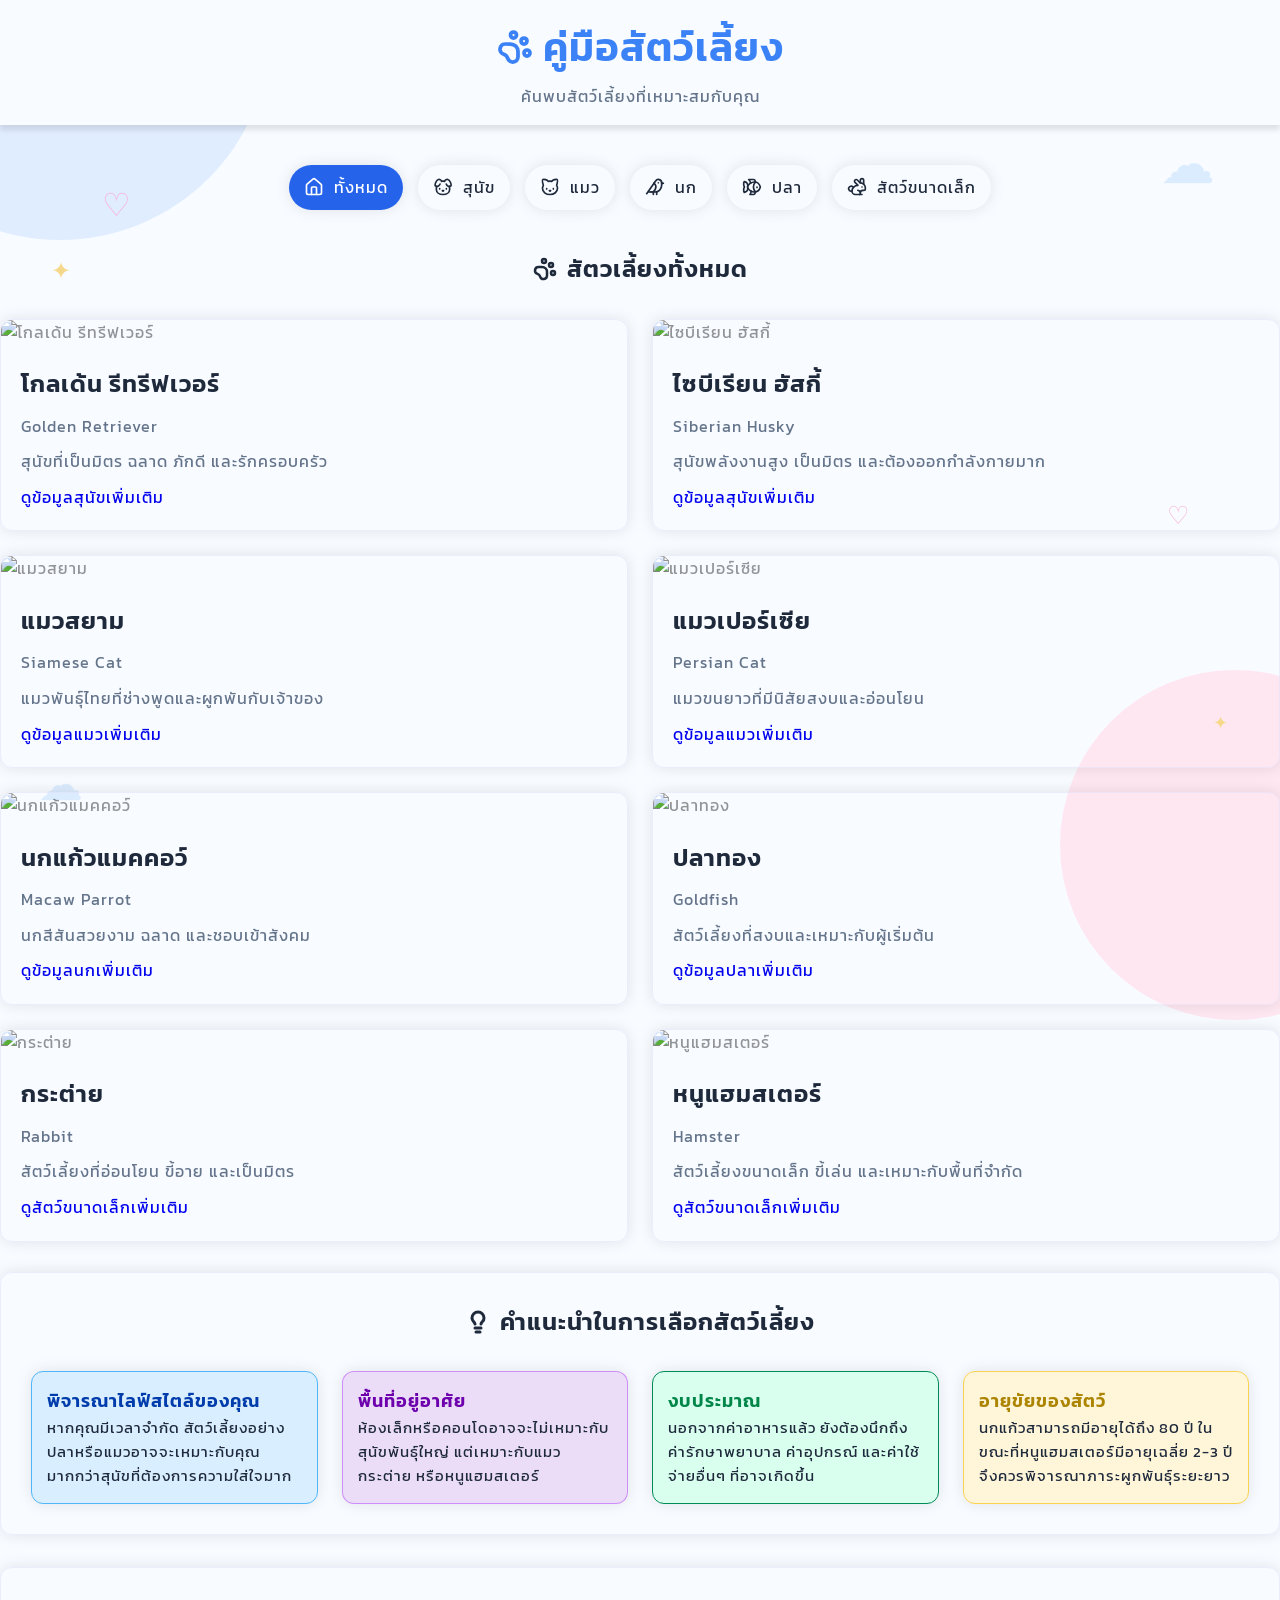
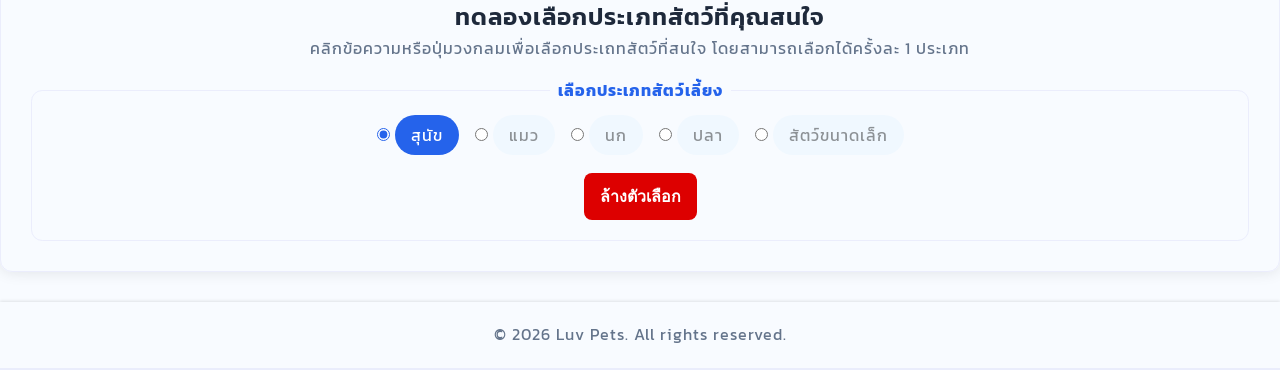
==== pet02/index.html @ f47a900c "update new" ====
<!DOCTYPE html>
<html lang="en">

<head>
    <meta charset="UTF-8">
    <meta name="viewport" content="width=device-width, initial-scale=1.0">
    <title>Love Pets</title>
    <link rel="stylesheet" href="../css/pets02-style.css">

</head>

<body>
    <div class="cute-bg">
        <span class="heart heart-1">♡</span>
        <span class="heart heart-2">♡</span>
        <span class="star star-1">✦</span>
        <span class="star star-2">✦</span>
        <span class="cloud cloud-1">☁</span>
        <span class="cloud cloud-2">☁</span>
    </div>

    <div class="container">
        <header class="header">
            <div class="header-content">
                <div class="main-title">
                    <svg xmlns="http://www.w3.org/2000/svg" width="36" height="36" viewBox="0 0 24 24" fill="none"
                        stroke="currentColor" stroke-width="2.5" stroke-linecap="round" stroke-linejoin="round"
                        class="lucide lucide-paw-print">
                        <circle cx="11" cy="4" r="2" />
                        <circle cx="18" cy="8" r="2" />
                        <circle cx="20" cy="16" r="2" />
                        <path
                            d="M9 10a5 5 0 0 1 5 5v3.5a3.5 3.5 0 0 1-6.84 1.045Q6.52 17.48 4.46 16.84A3.5 3.5 0 0 1 5.5 10Z" />
                    </svg>

                    <h1 class="header-title">คู่มือสัตว์เลี้ยง</h1>
                </div>

                <p class="header-subtitle">ค้นพบสัตว์เลี้ยงที่เหมาะสมกับคุณ</p>
            </div>
        </header>

            <input type="radio" id="filter-all" name="fav-pet" class="visually-hidden" checked>
            <input type="radio" id="filter-dog" name="fav-pet" class="visually-hidden">
            <input type="radio" id="filter-cat" name="fav-pet" class="visually-hidden">
            <input type="radio" id="filter-bird" name="fav-pet" class="visually-hidden">
            <input type="radio" id="filter-fish" name="fav-pet" class="visually-hidden">
            <input type="radio" id="filter-small-pet" name="fav-pet" class="visually-hidden">

        <nav class="category-nav">
            <label for="filter-all">
                <svg xmlns="http://www.w3.org/2000/svg" width="20" height="20" viewBox="0 0 24 24" fill="none"
                    stroke="currentColor" stroke-width="2" stroke-linecap="round" stroke-linejoin="round"
                    class="lucide lucide-house">
                    <path d="M15 21v-8a1 1 0 0 0-1-1h-4a1 1 0 0 0-1 1v8" />
                    <path
                        d="M3 10a2 2 0 0 1 .709-1.528l7-6a2 2 0 0 1 2.582 0l7 6A2 2 0 0 1 21 10v9a2 2 0 0 1-2 2H5a2 2 0 0 1-2-2z" />
                </svg>

                <span>ทั้งหมด</span>
            </label>

            <label for="filter-dog">
                <svg xmlns="http://www.w3.org/2000/svg" width="20" height="20" viewBox="0 0 24 24" fill="none"
                    stroke="currentColor" stroke-width="2" stroke-linecap="round" stroke-linejoin="round"
                    class="lucide lucide-dog">
                    <path d="M11.25 16.25h1.5L12 17z" />
                    <path d="M16 14v.5" />
                    <path
                        d="M4.42 11.247A13.152 13.152 0 0 0 4 14.556C4 18.728 7.582 21 12 21s8-2.272 8-6.444a11.702 11.702 0 0 0-.493-3.309" />
                    <path d="M8 14v.5" />
                    <path
                        d="M8.5 8.5c-.384 1.05-1.083 2.028-2.344 2.5-1.931.722-3.576-.297-3.656-1-.113-.994 1.177-6.53 4-7 1.923-.321 3.651.845 3.651 2.235A7.497 7.497 0 0 1 14 5.277c0-1.39 1.844-2.598 3.767-2.277 2.823.47 4.113 6.006 4 7-.08.703-1.725 1.722-3.656 1-1.261-.472-1.855-1.45-2.239-2.5" />
                </svg>

                <span>สุนัข</span>
            </label>

            <label for="filter-cat">
                <svg xmlns="http://www.w3.org/2000/svg" width="20" height="20" viewBox="0 0 24 24" fill="none"
                    stroke="currentColor" stroke-width="2" stroke-linecap="round" stroke-linejoin="round"
                    class="lucide lucide-cat">
                    <path
                        d="M12 5c.67 0 1.35.09 2 .26 1.78-2 5.03-2.84 6.42-2.26 1.4.58-.42 7-.42 7 .57 1.07 1 2.24 1 3.44C21 17.9 16.97 21 12 21s-9-3-9-7.56c0-1.25.5-2.4 1-3.44 0 0-1.89-6.42-.5-7 1.39-.58 4.72.23 6.5 2.23A9.04 9.04 0 0 1 12 5Z" />
                    <path d="M8 14v.5" />
                    <path d="M16 14v.5" />
                    <path d="M11.25 16.25h1.5L12 17l-.75-.75Z" />
                </svg>

                <span>แมว</span>
            </label>

            <label for="filter-bird">
                <svg xmlns="http://www.w3.org/2000/svg" width="20" height="20" viewBox="0 0 24 24" fill="none"
                    stroke="currentColor" stroke-width="2" stroke-linecap="round" stroke-linejoin="round"
                    class="lucide lucide-bird">
                    <path d="M16 7h.01" />
                    <path d="M3.4 18H12a8 8 0 0 0 8-8V7a4 4 0 0 0-7.28-2.3L2 20" />
                    <path d="m20 7 2 .5-2 .5" />
                    <path d="M10 18v3" />
                    <path d="M14 17.75V21" />
                    <path d="M7 18a6 6 0 0 0 3.84-10.61" />
                </svg>

                <span>นก</span>
            </label>

            <label for="filter-fish">
                <svg xmlns="http://www.w3.org/2000/svg" width="20" height="20" viewBox="0 0 24 24" fill="none"
                    stroke="currentColor" stroke-width="2" stroke-linecap="round" stroke-linejoin="round"
                    class="lucide lucide-fish">
                    <path
                        d="M6.5 12c.94-3.46 4.94-6 8.5-6 3.56 0 6.06 2.54 7 6-.94 3.47-3.44 6-7 6s-7.56-2.53-8.5-6Z" />
                    <path d="M18 12v.5" />
                    <path d="M16 17.93a9.77 9.77 0 0 1 0-11.86" />
                    <path
                        d="M7 10.67C7 8 5.58 5.97 2.73 5.5c-1 1.5-1 5 .23 6.5-1.24 1.5-1.24 5-.23 6.5C5.58 18.03 7 16 7 13.33" />
                    <path d="M10.46 7.26C10.2 5.88 9.17 4.24 8 3h5.8a2 2 0 0 1 1.98 1.67l.23 1.4" />
                    <path d="m16.01 17.93-.23 1.4A2 2 0 0 1 13.8 21H9.5a5.96 5.96 0 0 0 1.49-3.98" />
                </svg>

                <span>ปลา</span>
            </label>

            <label for="filter-small-pet">
                <svg xmlns="http://www.w3.org/2000/svg" width="20" height="20" viewBox="0 0 24 24" fill="none"
                    stroke="currentColor" stroke-width="2" stroke-linecap="round" stroke-linejoin="round"
                    class="lucide lucide-rabbit">
                    <path d="M13 16a3 3 0 0 1 2.24 5" />
                    <path d="M18 12h.01" />
                    <path
                        d="M18 21h-8a4 4 0 0 1-4-4 7 7 0 0 1 7-7h.2L9.6 6.4a1 1 0 1 1 2.8-2.8L15.8 7h.2c3.3 0 6 2.7 6 6v1a2 2 0 0 1-2 2h-1a3 3 0 0 0-3 3" />
                    <path d="M20 8.54V4a2 2 0 1 0-4 0v3" />
                    <path d="M7.612 12.524a3 3 0 1 0-1.6 4.3" />
                </svg>
                <span>สัตว์ขนาดเล็ก</span>
            </label>
        </nav>

        <main class="main-content">
            <div class="page-title">
                <div class="head-pagetitle show-all">
                    <svg xmlns="http://www.w3.org/2000/svg" width="24" height="24" viewBox="0 0 24 24" fill="none"
                        stroke="currentColor" stroke-width="2.5" stroke-linecap="round" stroke-linejoin="round"
                        class="lucide lucide-paw-print">
                        <circle cx="11" cy="4" r="2" />
                        <circle cx="18" cy="8" r="2" />
                        <circle cx="20" cy="16" r="2" />
                        <path
                            d="M9 10a5 5 0 0 1 5 5v3.5a3.5 3.5 0 0 1-6.84 1.045Q6.52 17.48 4.46 16.84A3.5 3.5 0 0 1 5.5 10Z" />
                    </svg>

                    <h2 class="h2-page-title">สัตวเลี้ยงทั้งหมด</h2>
                </div>

                <div class="head-pagetitle show-dog">
                    <svg xmlns="http://www.w3.org/2000/svg" width="24" height="24" viewBox="0 0 24 24" fill="none" stroke="currentColor"
                        stroke-width="2.5" stroke-linecap="round" stroke-linejoin="round" class="lucide lucide-paw-print">
                        <circle cx="11" cy="4" r="2" />
                        <circle cx="18" cy="8" r="2" />
                        <circle cx="20" cy="16" r="2" />
                        <path d="M9 10a5 5 0 0 1 5 5v3.5a3.5 3.5 0 0 1-6.84 1.045Q6.52 17.48 4.46 16.84A3.5 3.5 0 0 1 5.5 10Z" />
                    </svg>
                
                    <h2 class="h2-page-title">หมวดหมู่สุนัข</h2>
                </div>

                <div class="head-pagetitle show-cat">
                    <svg xmlns="http://www.w3.org/2000/svg" width="24" height="24" viewBox="0 0 24 24" fill="none" stroke="currentColor"
                        stroke-width="2.5" stroke-linecap="round" stroke-linejoin="round" class="lucide lucide-paw-print">
                        <circle cx="11" cy="4" r="2" />
                        <circle cx="18" cy="8" r="2" />
                        <circle cx="20" cy="16" r="2" />
                        <path d="M9 10a5 5 0 0 1 5 5v3.5a3.5 3.5 0 0 1-6.84 1.045Q6.52 17.48 4.46 16.84A3.5 3.5 0 0 1 5.5 10Z" />
                    </svg>
                
                    <h2 class="h2-page-title">หมวดหมู่แมว</h2>
                </div>

                <div class="head-pagetitle show-bird">
                    <svg xmlns="http://www.w3.org/2000/svg" width="24" height="24" viewBox="0 0 24 24" fill="none" stroke="currentColor"
                        stroke-width="2.5" stroke-linecap="round" stroke-linejoin="round" class="lucide lucide-paw-print">
                        <circle cx="11" cy="4" r="2" />
                        <circle cx="18" cy="8" r="2" />
                        <circle cx="20" cy="16" r="2" />
                        <path d="M9 10a5 5 0 0 1 5 5v3.5a3.5 3.5 0 0 1-6.84 1.045Q6.52 17.48 4.46 16.84A3.5 3.5 0 0 1 5.5 10Z" />
                    </svg>
                
                    <h2 class="h2-page-title">หมวดหมู่นก</h2>
                </div>

                <div class="head-pagetitle show-fish">
                    <svg xmlns="http://www.w3.org/2000/svg" width="24" height="24" viewBox="0 0 24 24" fill="none" stroke="currentColor"
                        stroke-width="2.5" stroke-linecap="round" stroke-linejoin="round" class="lucide lucide-paw-print">
                        <circle cx="11" cy="4" r="2" />
                        <circle cx="18" cy="8" r="2" />
                        <circle cx="20" cy="16" r="2" />
                        <path d="M9 10a5 5 0 0 1 5 5v3.5a3.5 3.5 0 0 1-6.84 1.045Q6.52 17.48 4.46 16.84A3.5 3.5 0 0 1 5.5 10Z" />
                    </svg>
                
                    <h2 class="h2-page-title">หมวดหมู่ปลา</h2>
                </div>

                <div class="head-pagetitle show-small-pet">
                    <svg xmlns="http://www.w3.org/2000/svg" width="24" height="24" viewBox="0 0 24 24" fill="none" stroke="currentColor"
                        stroke-width="2.5" stroke-linecap="round" stroke-linejoin="round" class="lucide lucide-paw-print">
                        <circle cx="11" cy="4" r="2" />
                        <circle cx="18" cy="8" r="2" />
                        <circle cx="20" cy="16" r="2" />
                        <path d="M9 10a5 5 0 0 1 5 5v3.5a3.5 3.5 0 0 1-6.84 1.045Q6.52 17.48 4.46 16.84A3.5 3.5 0 0 1 5.5 10Z" />
                    </svg>
                
                    <h2 class="h2-page-title">หมวดหมู่สัตว์ขนาดเล็ก</h2>
                </div>
            </div>

            <div class="pet-grid">
                <article class="pet-card show-dog">
                    <img src="https://images.unsplash.com/photo-1734966213753-1b361564bab4?auto=format&amp;fit=crop&amp;w=1080&amp;q=80"
                        alt="โกลเด้น รีทรีฟเวอร์">
            
                    <div class="pet-content">
                        <h2>โกลเด้น รีทรีฟเวอร์</h2>
                        <p class="breed">Golden Retriever</p>
                        <p>สุนัขที่เป็นมิตร ฉลาด ภักดี และรักครอบครัว</p>
                        <p><a href="dog.html">ดูข้อมูลสุนัขเพิ่มเติม</a></p>
                    </div>
                </article>
            
                <article class="pet-card show-dog">
                    <img src="https://images.unsplash.com/photo-1590419690008-905895e8fe0d?auto=format&amp;fit=crop&amp;w=1080&amp;q=80"
                        alt="ไซบีเรียน ฮัสกี้">
            
                    <div class="pet-content">
                        <h2>ไซบีเรียน ฮัสกี้</h2>
                        <p class="breed">Siberian Husky</p>
                        <p>สุนัขพลังงานสูง เป็นมิตร และต้องออกกำลังกายมาก</p>
                        <p><a href="dog.html">ดูข้อมูลสุนัขเพิ่มเติม</a></p>
                    </div>
                </article>
            
                <article class="pet-card show-cat">
                    <img src="https://images.unsplash.com/photo-1568152950566-c1bf43f4ab28?auto=format&amp;fit=crop&amp;w=1080&amp;q=80"
                        alt="แมวสยาม">
            
                    <div class="pet-content">
                        <h2>แมวสยาม</h2>
                        <p class="breed">Siamese Cat</p>
                        <p>แมวพันธุ์ไทยที่ช่างพูดและผูกพันกับเจ้าของ</p>
                        <p><a href="cat.html">ดูข้อมูลแมวเพิ่มเติม</a></p>
                    </div>
                </article>
            
                <article class="pet-card show-cat">
                    <img src="https://images.unsplash.com/photo-1585137173132-cf49e10ad27d?auto=format&amp;fit=crop&amp;w=1080&amp;q=80"
                        alt="แมวเปอร์เซีย">
            
                    <div class="pet-content">
                        <h2>แมวเปอร์เซีย</h2>
                        <p class="breed">Persian Cat</p>
                        <p>แมวขนยาวที่มีนิสัยสงบและอ่อนโยน</p>
                        <p><a href="cat.html">ดูข้อมูลแมวเพิ่มเติม</a></p>
                    </div>
                </article>
            
                <article class="pet-card show-bird">
                    <img src="https://images.unsplash.com/photo-1584888890205-9b49eaf0c660?auto=format&amp;fit=crop&amp;w=1080&amp;q=80"
                        alt="นกแก้วแมคคอว์">
            
                    <div class="pet-content">
                        <h2>นกแก้วแมคคอว์</h2>
                        <p class="breed">Macaw Parrot</p>
                        <p>นกสีสันสวยงาม ฉลาด และชอบเข้าสังคม</p>
                        <p><a href="bird.html">ดูข้อมูลนกเพิ่มเติม</a></p>
                    </div>
                </article>
            
                <article class="pet-card show-fish">
                    <img src="https://images.unsplash.com/photo-1592072467526-0506c6530493?auto=format&amp;fit=crop&amp;w=1080&amp;q=80"
                        alt="ปลาทอง">
            
                    <div class="pet-content">
                        <h2>ปลาทอง</h2>
                        <p class="breed">Goldfish</p>
                        <p>สัตว์เลี้ยงที่สงบและเหมาะกับผู้เริ่มต้น</p>
                        <p><a href="fish.html">ดูข้อมูลปลาเพิ่มเติม</a></p>
                    </div>
                </article>
            
                <article class="pet-card show-small-pet">
                    <img src="https://images.unsplash.com/photo-1622349817799-067c32295df2?auto=format&amp;fit=crop&amp;w=1080&amp;q=80"
                        alt="กระต่าย">
            
                    <div class="pet-content">
                        <h2>กระต่าย</h2>
                        <p class="breed">Rabbit</p>
                        <p>สัตว์เลี้ยงที่อ่อนโยน ขี้อาย และเป็นมิตร</p>
                        <p><a href="small-pets.html">ดูสัตว์ขนาดเล็กเพิ่มเติม</a></p>
                    </div>
                </article>
            
                <article class="pet-card show-small-pet">
                    <img src="https://images.unsplash.com/photo-1425082661705-1834bfd09dca?auto=format&amp;fit=crop&amp;w=1080&amp;q=80"
                        alt="หนูแฮมสเตอร์">
            
                    <div class="pet-content">
                        <h2>หนูแฮมสเตอร์</h2>
                        <p class="breed">Hamster</p>
                        <p>สัตว์เลี้ยงขนาดเล็ก ขี้เล่น และเหมาะกับพื้นที่จำกัด</p>
                        <p><a href="small-pets.html">ดูสัตว์ขนาดเล็กเพิ่มเติม</a></p>
                    </div>
                </article>
            </div>

            <div class="advice">
                <div class="head-advice">
                    <svg xmlns="http://www.w3.org/2000/svg" 
                        width="24" 
                        height="24" 
                        viewBox="0 0 24 24" 
                        fill="none" 
                        stroke="currentColor" 
                        stroke-width="3" 
                        stroke-linecap="round" 
                        stroke-linejoin="round" 
                        class="lucide lucide-lightbulb"
                    >
                        <path d="M15 14c.2-1 .7-1.7 1.5-2.5 1-.9 1.5-2.2 1.5-3.5A6 6 0 0 0 6 8c0 1 .2 2.2 1.5 3.5.7.7 1.3 1.5 1.5 2.5"/>
                        <path d="M9 18h6"/>
                        <path d="M10 22h4"/>
                    </svg>

                    <h2 class="h2-advice">คำแนะนำในการเลือกสัตว์เลี้ยง</h2>
                </div>

                <div class="advice-card">
                    <div class="card1">
                        <h3>พิจารณาไลฟ์สไตล์ของคุณ</h3>
                        <p>หากคุณมีเวลาจำกัด สัตว์เลี้ยงอย่างปลาหรือแมวอาจจะเหมาะกับคุณมากกว่าสุนัขที่ต้องการความใส่ใจมาก</p>
                    </div>
                    <div class="card2">
                        <h3>พื้นที่อยู่อาศัย</h3>
                        <p>ห้องเล็กหรือคอนโดอาจจะไม่เหมาะกับสุนัขพันธ์ุใหญ่ แต่เหมาะกับแมว กระต่าย หรือหนูแฮมสเตอร์</p>
                    </div>
                    <div class="card3">
                        <h3>งบประมาณ</h3>
                        <p>นอกจากค่าอาหารแล้ว ยังต้องนึกถึงค่ารักษาพยาบาล ค่าอุปกรณ์ และค่าใช้จ่ายอื่นๆ ที่อาจเกิดขึ้น</p>
                    </div>
                    <div class="card4">
                        <h3>อายุขัยของสัตว์</h3>
                        <p>นกแก้วสามารถมีอายุได้ถึง 80 ปี ในขณะที่หนูแฮมสเตอร์มีอายุเฉลี่ย 2-3 ปี จึงควรพิจารณาภาระผูกพันธุ์ระยะยาว</p>
                    </div>
                </div>
            </div>

            <!-- เรียนรู้การสร้าง radio button -->
            <section class="form-radio">

                <div class="head-form-radio">
                    <h2>ทดลองเลือกประเภทสัตว์ที่คุณสนใจ</h2>
                    <p>คลิกข้อความหรือปุ่มวงกลมเพื่อเลือกประเถทสัตว์ที่สนใจ โดยสามารถเลือกได้ครั้งละ 1 ประเภท</p>
                </div>     

                <form action="method">
                    <fieldset>
                        <legend>เลือกประเภทสัตว์เลี้ยง</legend>


                        <div class="radio-option">
                            <div class="radio-item">
                                <input type="radio" id="fav-dog" name="fav-pet" value="สุนัข" checked>
                                <label for="fav-dog">สุนัข</label>
                            </div>
                            
                            <div class="radio-item">
                                <input type="radio" id="fav-cat" name="fav-pet" value="แมว">
                                <label for="fav-cat">แมว</label>
                            </div>
                            <div class="radio-item">
                                <input type="radio" id="fav-bird" name="fav-pet" value="นก">
                                <label for="fav-bird">นก</label>
                            </div>
                            <div class="radio-item">
                                <input type="radio" id="fav-fish" name="fav-pet" value="ปลา">
                                <label for="fav-fish">ปลา</label>
                            </div>
                            <div class="radio-item">
                                <input type="radio" id="fav-small-pet" name="fav-pet" value="สัตว์ขนาดเล็ก">
                                <label for="fav-small-pet">สัตว์ขนาดเล็ก</label>
                            </div>
                        </div>

                        <button type="reset" class="reset-btn">ล้างตัวเลือก</button>
                    </fieldset>
                </form>
            </section>
        </main>
    </div>

    <footer>
        <p>&copy; 2026 Luv Pets. All rights reserved.</p>
    </footer>
    </div>
</body>

</html>
---- css/pets02-style.css ----
@import url("https://fonts.googleapis.com/css2?family=Kanit:ital,wght@0,100;0,200;0,300;0,400;0,500;0,600;0,700;0,800;0,900;1,100;1,200;1,300;1,400;1,500;1,600;1,700;1,800;1,900&family=Montserrat:ital,wght@0,100..900;1,100..900&display=swap");

* {
    margin: 0;
    padding: 0;
    box-sizing: border-box;
}

body {
  font-family: "Kanit", sans-serif;
  color: #0202026b;
  line-height: 1.6;
  letter-spacing: 1px;
  background: #f8fbff;
  /* background:
        radial-gradient(circle at 10% 20%, #dbeafe 0 80px, transparent 81px),
        radial-gradient(circle at 90% 15%, #fce7f3 0 100px, transparent 101px),
        radial-gradient(circle at 85% 80%, #dcfce7 0 90px, transparent 91px),
        radial-gradient(circle at 15% 85%, #fef3c7 0 70px, transparent 71px),
        #f8fbff; */

    position: relative;
    overflow-x: hidden;
}

/* วงกลม Pastel ด้านหลัง */
body::before {
    content: "";
    position: fixed;

    width: 420px;
    height: 420px;

    top: -180px;
    left: -150px;

    background: #e0edff;
    border-radius: 50%;

    z-index: -2;
}

/* วงกลมสีชมพู */
body::after {
    content: "";
    position: fixed;

    width: 350px;
    height: 350px;

    right: -130px;
    bottom: -120px;

    background: #ffe7f1;
    border-radius: 50%;

    z-index: -2;
}

.cute-bg {
    position: fixed;
    inset: 0;
    pointer-events: none;
    z-index: -1;
}

/* หัวใจ */
.heart {
    position: absolute;
    color: #f8b4d9;
    font-size: 32px;
}

.heart-1 {
    top: 180px;
    left: 8%;
}

.heart-2 {
    top: 55%;
    right: 7%;
    font-size: 25px;
}

/* ดาว */
.star {
    position: absolute;
    color: #f6d88b;
    font-size: 24px;
}

.star-1 {
    top: 28%;
    left: 4%;
}

.star-2 {
    bottom: 18%;
    right: 4%;
    font-size: 18px;
}

/* เมฆ */
.cloud {
    position: absolute;
    color: #dcecff;
    font-size: 55px;
}

.cloud-1 {
    top: 120px;
    right: 5%;
}

.cloud-2 {
    bottom: 80px;
    left: 3%;
    font-size: 45px;
}

.container {
  /* border: 1px solid #ff0000fb; */
  width: 100%;
  min-height: 100vh;
}

:root {
    /* --- สีหลักเว็บไซต์ --- */
    --primary-color: #3B82F6;
    --primary-dark: #2563EB;
    --primary-light: #DBEAFE;

    /* --- Text --- */
    --text-color: #1E293B;
    --text-light: #64748B;

    /* --- Background --- */
    --background-color: #F8FBFF;
    --white-color: #FFFFFF;
    --reset-btn: #dd0000;

    /* --- สีเงา --- */
    --shadow-color: rgba(0, 0, 0, 0.1);

    /* ===== Border ===== */
    --border-color: #dee0fa86;

    /* ===== Hover ===== */
    --button-hover: #2563EB;

    /* ===== Active ===== */
    --button-active: #2563EB;
}


/* ---------- Header ---------- */
.header {
    /* border: 1px solid red; */
    background-color: var(--background-color);
    padding: 15px;
    box-shadow: 0 5px 5px rgba(0, 0, 0, 0.1);
    position: sticky;
    top: 0; /* << เพิ่มบรรทัดนี้ เพื่อให้ค้างติดขอบบน */
    width: 100%;
    box-sizing: border-box; /* << แนะนำเพิ่ม เพื่อไม่ให้ padding ดันหน้าจอเกินกว้าง */
    z-index: 1000;
    backdrop-filter: blur(10px);
}

.header-content {
    display: flex;
    flex-direction: column;
    align-items: center;
    gap: 5px;
}

.main-title svg {
    color: var(--primary-color);
}

.main-title {
    display: flex;
    align-items: center;
    gap: 10px;
}

.header-title {
    font-size: 2.5rem;
    font-weight: 600;
    color: var(--primary-color);
}

.header-subtitle {
    font-size: 1rem;
    font-weight: 400;
    color: var(--text-light);
}

.visually-hidden {
    position: absolute;
    width: 1px;
    height: 1px;
    padding: 0;
    margin: -1px;
    overflow: hidden;
    clip: rect(0, 0, 0, 0);
    white-space: nowrap;
    border: 0;
}

/* ---------- Navigation ---------- */

nav {
    display: flex;
    justify-content: center;
    text-align: center;
    align-items: center;
    gap: 15px;
    padding: 40px;
}

nav label {
    display: flex;
    align-items: center;
    gap: 10px;
    color: var(--text-color);
    padding: 10px 15px;
    background-color: var(--background-color);
    border-radius: 999px;
    box-shadow: 0 0 15px var(--shadow-color);

    transition: 0.3s;
}

nav label:hover {
    /* background-color: var(--button-hover); */
    transform: translateY(-10px);
}

.category-nav label {
    cursor: pointer;
}

/* เมื่อ radio ถูกเลือก ให้ label ที่ตรงกันเป็น active */
.category-nav label:has(+ *) {
    /* ไม่ต้องใส่ตรงนี้ */
}

body:has(#filter-all:checked) .category-nav label[for="filter-all"],
body:has(#filter-dog:checked) .category-nav label[for="filter-dog"],
body:has(#filter-cat:checked) .category-nav label[for="filter-cat"],
body:has(#filter-bird:checked) .category-nav label[for="filter-bird"],
body:has(#filter-fish:checked) .category-nav label[for="filter-fish"],
body:has(#filter-small-pet:checked) .category-nav label[for="filter-small-pet"] {
    background: #2563eb;
    color: white;
}
/* ---------- Main ---------- */

.main-content {
    margin: 0 auto;
    max-width: 1320px;
}

.main-content .page-title {
    display: flex;
    justify-content: center;
}

.main-content .head-pagetitle {
    display: none;
    align-items: center;
    gap: 10px;
}

.main-content .head-pagetitle svg {
    color: var(--text-color);
}

.main-content .head-pagetitle h2 {
    font-size: 1.5rem;
    font-weight: 600;
    color: var(--text-color);
}


#filter-all:checked ~ main .show-all,
#filter-dog:checked ~ main .show-dog,
#filter-cat:checked ~ main .show-cat,
#filter-bird:checked ~ main .show-bird,
#filter-fish:checked ~ main .show-fish,
#filter-small-pet:checked ~ main .show-small-pet
{
    display: inline-flex;
} 

.main-content .pet-grid {
    margin-top: 30px;
    display: grid;
    gap: 1.5rem;
    grid-template-columns: 1fr 1fr;
}

.main-content .pet-grid .pet-card {
    display: none;

    border: 1px solid var(--border-color);
    border-radius: 0.75rem;
    box-shadow: 0 0 15px var(--shadow-color);
    overflow: hidden;
    transition: transform 0.3s , box-shadow ;
}

.main-content .pet-grid .pet-card:hover {
    transform: translateY(-5px);
}

.main-content .pet-grid .pet-card img {
    height: 16.50rem;
    width: 100%;
    object-fit: cover;
}

.main-content .pet-grid .pet-card .pet-content {
    display: flex;
    flex-direction: column;
    gap: 10px;
    padding: 1.25rem;
}

.main-content .pet-grid .pet-card .pet-content h2 {
    font-size: 1.5rem;
    font-weight: 600;
    color: var(--text-color);
}

.main-content .pet-grid .pet-card .pet-content p {
    font-size: 1rem;
    font-weight: 400;
    color: var(--text-light);
}

.main-content .pet-grid .pet-card .pet-content p a{
    text-decoration: none;
}

/* =========================
   FILTER
========================= */

/* ทั้งหมด */
body:has(#filter-all:checked) .pet-card {
    display: block;
}

/* สุนัข */
body:has(#filter-dog:checked) .pet-card.show-dog {
    display: block;
}

/* แมว */
body:has(#filter-cat:checked) .pet-card.show-cat {
    display: block;
}

/* นก */
body:has(#filter-bird:checked) .pet-card.show-bird {
    display: block;
}

/* ปลา */
body:has(#filter-fish:checked) .pet-card.show-fish {
    display: block;
}

/* สัตว์ขนาดเล็ก */
body:has(#filter-small-pet:checked) .pet-card.show-small-pet {
    display: block;
}

.main-content .advice {
    margin-top: 30px;
    padding: 30px;
    border: 1px solid var(--border-color);
    border-radius: 0.75rem;
    box-shadow: 0 0 15px var(--shadow-color);
}

.main-content .advice .head-advice {
    display: flex;
    align-items: center;
    justify-content: center;
    gap: 10px;
    /* padding: 20px; */
}

.main-content .advice .head-advice svg {
    color: var(--text-color);
}

.main-content .advice .head-advice h2 {
    font-size: 1.5rem;
    font-weight: 600;
    color: var(--text-color);
}

.main-content .advice .advice-card {
    display: grid;
    grid-template-columns: 1fr 1fr 1fr 1fr;
    gap: 1.5rem;
    margin-top: 30px;
}

.main-content .advice .advice-card .card1 {
    border: 1px solid rgb(79, 182, 250);
    box-shadow: 0 0 15px var(--shadow-color);
    border-radius: 0.75rem;
    background-color: #d9efff;
    padding: 15px;
    
}

.main-content .advice .advice-card .card1 h3 {
    font-size: 18px;
    font-weight: 600;
    color: #003cac;
}

.main-content .advice .advice-card .card1 p {
    font-size: 15px;
    font-weight: 400;
    color: var(--text-color);
}

.main-content .advice .advice-card .card2 {
    border: 1px solid rgba(182, 79, 250, 0.548);
    box-shadow: 0 0 15px var(--shadow-color);
    border-radius: 0.75rem;
    background-color: #ebddf8;
    padding: 15px;
    
}

.main-content .advice .advice-card .card2 h3 {
    font-size: 18px;
    font-weight: 600;
    color: #6d00ac;
}

.main-content .advice .advice-card .card2 p {
    font-size: 15px;
    font-weight: 400;
    color: var(--text-color);
}


.main-content .advice .advice-card .card3 {
    border: 1px solid rgb(0, 138, 85);
    box-shadow: 0 0 15px var(--shadow-color);
    border-radius: 0.75rem;
    background-color: #d9ffef;
    padding: 15px;
    
}

.main-content .advice .advice-card .card3 h3 {
    font-size: 18px;
    font-weight: 600;
    color: #008648;
}

.main-content .advice .advice-card .card3 p {
    font-size: 15px;
    font-weight: 400;
    color: var(--text-color);
}


.main-content .advice .advice-card .card4 {
    border: 1px solid rgb(250, 210, 79);
    box-shadow: 0 0 15px var(--shadow-color);
    border-radius: 0.75rem;
    background-color: #fff6d9;
    padding: 15px;
    
}

.main-content .advice .advice-card .card4 h3 {
    font-size: 18px;
    font-weight: 600;
    color: #ac8400;
}

.main-content .advice .advice-card .card4 p {
    font-size: 15px;
    font-weight: 400;
    color: var(--text-color);
}

/* Radio Button */
.form-radio {
    margin-top: 2rem;
    padding: 30px;
    border: 1px solid var(--border-color);
    border-radius: 0.75rem;
    box-shadow: 0 0 15px var(--shadow-color);
}

.form-radio .head-form-radio {
    display: flex;
    flex-direction: column;
    justify-content: center;
    align-items: center;
    margin-bottom: 1rem;
}

.form-radio .head-form-radio h2 {
    font-size: 1.5rem;
    font-weight: 600;
    color: var(--text-color);
}

.form-radio .head-form-radio p {
    color: var(--text-light);
}

fieldset {
    padding: 1.25rem;
    border: 1px solid var(--border-color);
    border-radius: 0.7rem;
}

fieldset legend {
    font-weight: bold;
    color: #2563EB;
    text-align: center;
    padding: 0 0.5rem;
}

fieldset .radio-option {
    display: flex;
    justify-content: center;
    align-items: center;
    gap: 1rem;
    flex-wrap: wrap;
}

fieldset .radio-option .radio-item input {
    accent-color: var(--button-active);
    cursor: pointer;
}

fieldset .radio-option .radio-item input:checked + label {
    color: white;
    background-color: var(--button-active);
    accent-color: var(--button-active);
    cursor: pointer;
}

fieldset .radio-option .radio-item label {
    background-color: aliceblue;
    border-radius: 2rem;
    padding: 0.5rem 1rem;
    cursor: pointer;
}

fieldset .reset-btn {
    border: none;
    border-radius: 0.5rem;
    background-color: var(--reset-btn);
    color: #FFFFFF;
    padding: 0.7rem 1rem;

    font-size: 1rem;
    font-weight: 600;

    display: block;
    margin: 1.5rem auto 0;
}

/* ---------- Footer ---------- */

footer {
    margin-top: 30px;
    display: flex;
    justify-content: center;
    align-items: center;
    padding: 20px;
    background-color: var(--background-color);
    border-bottom: 2px solid var(--border-color);
    box-shadow: 0 -1px 3px var(--shadow-color);
}

footer p {
    font-size: 1rem;
    font-weight: 400;
    color: var(--text-light);
}

/* ---------- Responsive ---------- */
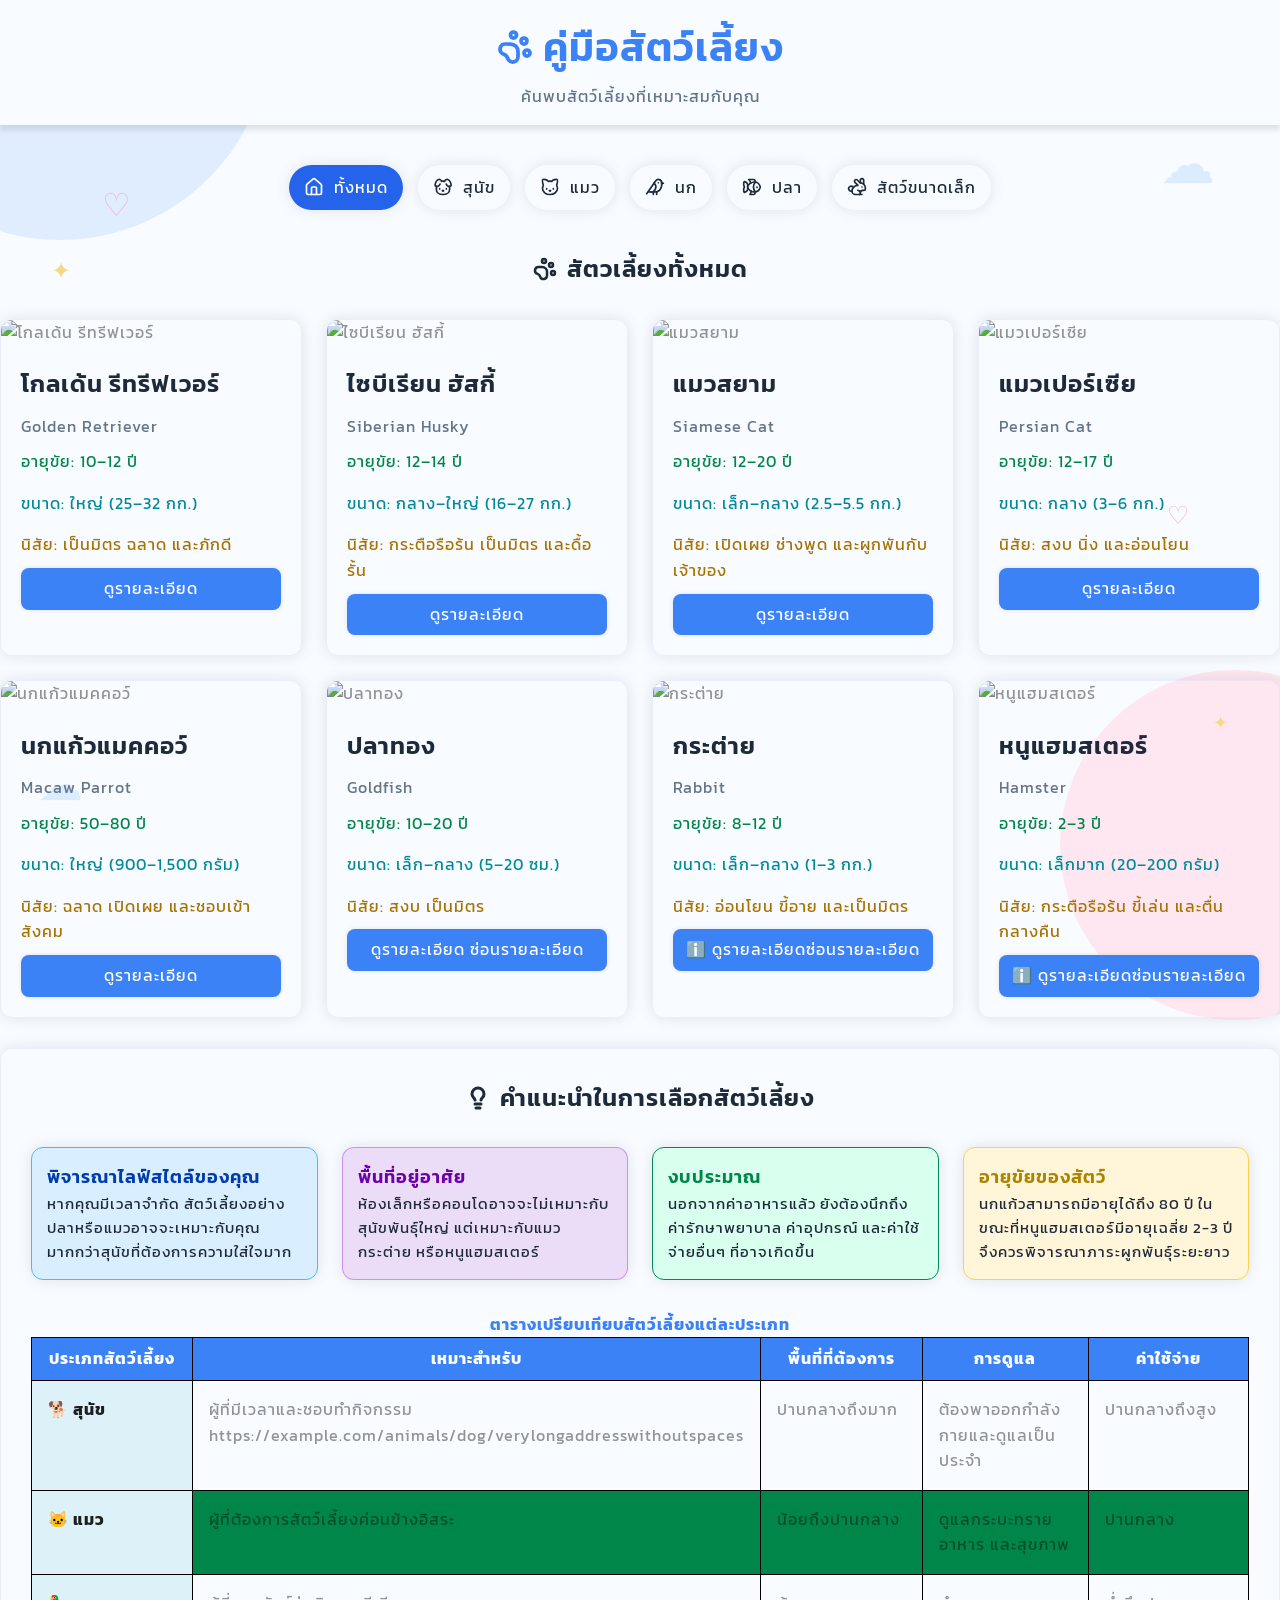
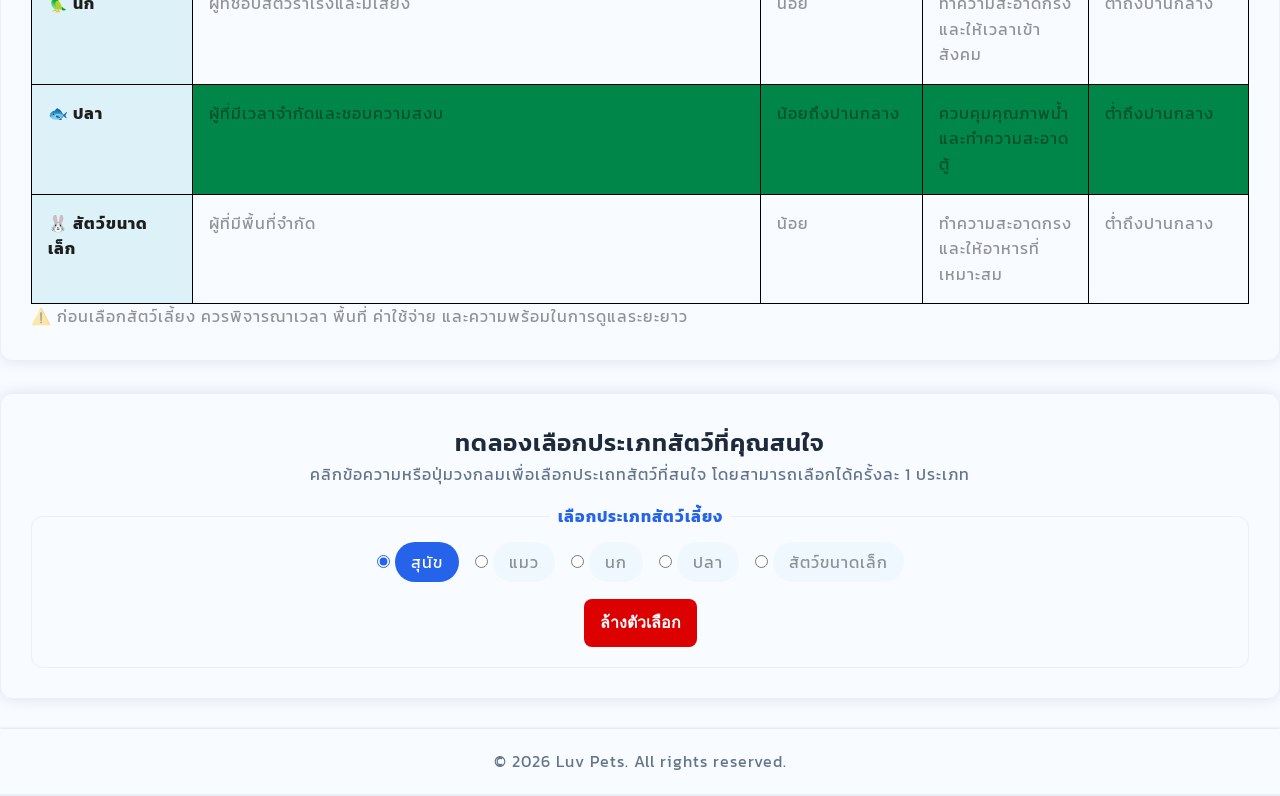
==== commit 16e93ebc: "update new" ====
--- a/pet02/index.html
+++ b/pet02/index.html
@@ -222,8 +222,40 @@
                     <div class="pet-content">
                         <h2>โกลเด้น รีทรีฟเวอร์</h2>
                         <p class="breed">Golden Retriever</p>
-                        <p>สุนัขที่เป็นมิตร ฉลาด ภักดี และรักครอบครัว</p>
-                        <p><a href="dog.html">ดูข้อมูลสุนัขเพิ่มเติม</a></p>
+
+                        <ul class="pet-info">
+                            <li class="info-lifespan">
+                                <i class="fa-regular fa-clock"></i>
+                                อายุขัย: 10–12 ปี
+                            </li>
+                            <li class="info-size">
+                                <i class="fa-solid fa-ruler"></i>
+                                ขนาด: ใหญ่ (25–32 กก.)
+                            </li>
+                            <li class="info-temperament">
+                                <i class="fa-regular fa-heart"></i>
+                                นิสัย: เป็นมิตร ฉลาด และภักดี
+                            </li>
+                        </ul>
+                        <details class="pet-details">
+                            <summary class="pet-btn">
+                                <i class="fa-solid fa-circle-info"></i>
+                                <span class="show-detail">ดูรายละเอียด</span>
+                                <span class="hide-detail">ซ่อนรายละเอียด</span>
+                            </summary>
+
+                            <div class="pet-details-body">
+                                <section>
+                                    <h4>📝 รายละเอียด</h4>
+                                    <p>สุนัขพันธุ์โกลเด้นเป็นสุนัขที่เป็นมิตรและรักครอบครัวมาก
+                                        เหมาะสำหรับครอบครัวที่มีเด็ก มีสติปัญญาสูงและฝึกได้ง่าย</p>
+                                </section>
+                                <section>
+                                    <h4>🏥 การดูแล</h4>
+                                    <p>ออกกำลังกายสูง และหวีขนทุกวัน</p>
+                                </section>
+                            </div>
+                        </details>
                     </div>
                 </article>
             
@@ -234,8 +266,41 @@
                     <div class="pet-content">
                         <h2>ไซบีเรียน ฮัสกี้</h2>
                         <p class="breed">Siberian Husky</p>
-                        <p>สุนัขพลังงานสูง เป็นมิตร และต้องออกกำลังกายมาก</p>
-                        <p><a href="dog.html">ดูข้อมูลสุนัขเพิ่มเติม</a></p>
+                        <ul class="pet-info">
+                            <li class="info-lifespan">
+                                <i class="fa-regular fa-clock"></i>
+                                อายุขัย: 12–14 ปี
+                            </li>
+                            <li class="info-size">
+                                <i class="fa-solid fa-ruler"></i>
+                                ขนาด: กลาง–ใหญ่ (16–27 กก.)
+                            </li>
+                            <li class="info-temperament">
+                                <i class="fa-regular fa-heart"></i>
+                                นิสัย: กระตือรือร้น เป็นมิตร และดื้อรั้น
+                            </li>
+                        </ul>
+                        
+                        
+                        
+                        <details class="pet-details">
+                            <summary class="pet-btn">
+                                <i class="fa-solid fa-circle-info"></i>
+                                <span class="show-detail">ดูรายละเอียด</span>
+                                <span class="hide-detail">ซ่อนรายละเอียด</span>
+                            </summary>
+                            <div class="pet-details-body">
+                                <section>
+                                    <h4>📝 รายละเอียด</h4>
+                                    <p>ไซบีเรียน ฮัสกี้มีต้นกำเนิดจากไซบีเรีย ทนทานต่ออากาศหนาว
+                                        มีพลังงานสูงและต้องการการออกกำลังกายมาก</p>
+                                </section>
+                                <section>
+                                    <h4>🏥 การดูแล</h4>
+                                    <p>ออกกำลังกายสูงมาก และหวีขนบ่อย</p>
+                                </section>
+                            </div>
+                        </details>
                     </div>
                 </article>
             
@@ -246,8 +311,39 @@
                     <div class="pet-content">
                         <h2>แมวสยาม</h2>
                         <p class="breed">Siamese Cat</p>
-                        <p>แมวพันธุ์ไทยที่ช่างพูดและผูกพันกับเจ้าของ</p>
-                        <p><a href="cat.html">ดูข้อมูลแมวเพิ่มเติม</a></p>
+
+                        <ul class="pet-info">
+                            <li class="info-lifespan">
+                                <i class="fa-regular fa-clock"></i>
+                                อายุขัย: 12–20 ปี
+                            </li>
+                            <li class="info-size">
+                                <i class="fa-solid fa-ruler"></i>
+                                ขนาด: เล็ก–กลาง (2.5–5.5 กก.)
+                            </li>
+                            <li class="info-temperament">
+                                <i class="fa-regular fa-heart"></i>
+                                นิสัย: เปิดเผย ช่างพูด และผูกพันกับเจ้าของ
+                            </li>
+                        </ul>
+                        <details class="pet-details">
+                            <summary class="pet-btn">
+                                <i class="fa-solid fa-circle-info"></i>
+                                <span class="show-detail">ดูรายละเอียด</span>
+                                <span class="hide-detail">ซ่อนรายละเอียด</span>
+                            </summary>
+                            <div class="pet-details-body">
+                                <section>
+                                    <h4>📝 รายละเอียด</h4>
+                                    <p>แมวสยามเป็นแมวพันธุ์ไทย มีสีขาวครีมและจุดสีเข้มที่ใบหน้า หู ขา และหาง
+                                        ชอบพูดคุยและเข้ากับคนได้ง่าย</p>
+                                </section>
+                                <section>
+                                    <h4>🏥 การดูแล</h4>
+                                    <p>ดูแลง่าย และหวีขนสัปดาห์ละครั้ง</p>
+                                </section>
+                            </div>
+                        </details>
                     </div>
                 </article>
             
@@ -258,8 +354,40 @@
                     <div class="pet-content">
                         <h2>แมวเปอร์เซีย</h2>
                         <p class="breed">Persian Cat</p>
-                        <p>แมวขนยาวที่มีนิสัยสงบและอ่อนโยน</p>
-                        <p><a href="cat.html">ดูข้อมูลแมวเพิ่มเติม</a></p>
+
+                        <ul class="pet-info">
+                            <li class="info-lifespan">
+                                <i class="fa-regular fa-clock"></i>
+                                อายุขัย: 12–17 ปี
+                            </li>
+                            <li class="info-size">
+                                <i class="fa-solid fa-ruler"></i>
+                                ขนาด: กลาง (3–6 กก.)
+                            </li>
+                            <li class="info-temperament">
+                                <i class="fa-regular fa-heart"></i>
+                                นิสัย: สงบ นิ่ง และอ่อนโยน
+                            </li>
+                        </ul>
+                        <details class="pet-details">
+                            <summary class="pet-btn">
+                                <i class="fa-solid fa-circle-info"></i>
+                                <span class="show-detail">ดูรายละเอียด</span>
+                                <span class="hide-detail">ซ่อนรายละเอียด</span>
+                            </summary>
+                        
+                            <div class="pet-details-body">
+                                <section>
+                                    <h4>📝 รายละเอียด</h4>
+                                    <p>แมวเปอร์เซียมีขนยาวและหนานุ่ม ใบหน้าแบนและตาโต นิสัยสงบและชอบอยู่ในบ้าน
+                                        ต้องดูแลขนเป็นพิเศษ</p>
+                                </section>
+                                <section>
+                                    <h4>🏥 การดูแล</h4>
+                                    <p>หวีขนทุกวัน และดูแลดวงตาเป็นพิเศษ</p>
+                                </section>
+                            </div>
+                        </details>
                     </div>
                 </article>
             
@@ -270,8 +398,33 @@
                     <div class="pet-content">
                         <h2>นกแก้วแมคคอว์</h2>
                         <p class="breed">Macaw Parrot</p>
-                        <p>นกสีสันสวยงาม ฉลาด และชอบเข้าสังคม</p>
-                        <p><a href="bird.html">ดูข้อมูลนกเพิ่มเติม</a></p>
+
+                        <ul class="pet-info">
+                            <li class="info-lifespan">อายุขัย: 50–80 ปี</li>
+                            <li class="info-size">ขนาด: ใหญ่ (900–1,500 กรัม)</li>
+                            <li class="info-temperament">นิสัย: ฉลาด เปิดเผย และชอบเข้าสังคม</li>
+                        </ul>
+                        
+                        
+                        <details class="pet-details">
+                            <summary class="pet-btn">
+                                <i class="fa-solid fa-circle-info"></i>
+                                <span class="show-detail">ดูรายละเอียด</span>
+                                <span class="hide-detail">ซ่อนรายละเอียด</span>
+                            </summary>
+                        
+                            <div class="pet-details-body">
+                                <section>
+                                    <h4>📝 รายละเอียด</h4>
+                                    <p>นกแก้วแมคคอว์เป็นนกขนาดใหญ่ที่มีสีสันสวยงาม สามารถเลียนเสียงคนพูดได้
+                                        มีอายุยืนและต้องการความใส่ใจมาก</p>
+                                </section>
+                                <section>
+                                    <h4>🏥 การดูแล</h4>
+                                    <p>ต้องการกรงขนาดใหญ่และปฏิสัมพันธ์ทุกวัน</p>
+                                </section>
+                            </div>
+                        </details>
                     </div>
                 </article>
             
@@ -282,8 +435,31 @@
                     <div class="pet-content">
                         <h2>ปลาทอง</h2>
                         <p class="breed">Goldfish</p>
-                        <p>สัตว์เลี้ยงที่สงบและเหมาะกับผู้เริ่มต้น</p>
-                        <p><a href="fish.html">ดูข้อมูลปลาเพิ่มเติม</a></p>
+
+                        <ul class="pet-info">
+                            <li class="info-lifespan">อายุขัย: 10–20 ปี</li>
+                            <li class="info-size">ขนาด: เล็ก–กลาง (5–20 ซม.)</li>
+                            <li class="info-temperament">นิสัย: สงบ เป็นมิตร</li>
+                        </ul>
+                        
+                        
+                        <details class="pet-details">
+                            <summary class="pet-btn">
+                                <span class="text-open">ดูรายละเอียด<span>
+                                <span class="text-close">ซ่อนรายละเอียด<span>
+                            </summary>
+                            <div class="pet-details-body">
+                                <section>
+                                    <h4>📝 รายละเอียด</h4>
+                                    <p>ปลาทองเป็นสัตว์เลี้ยงที่ดูแลง่ายและเหมาะสำหรับผู้เริ่มต้น
+                                        มีหลายสายพันธุ์และต้องการพื้นที่ว่ายน้ำที่เพียงพอ</p>
+                                </section>
+                                <section>
+                                    <h4>🏥 การดูแล</h4>
+                                    <p>เปลี่ยนน้ำสม่ำเสมอ และให้อาหารวันละ 1–2 ครั้ง</p>
+                                </section>
+                            </div>
+                        </details>
                     </div>
                 </article>
             
@@ -294,8 +470,27 @@
                     <div class="pet-content">
                         <h2>กระต่าย</h2>
                         <p class="breed">Rabbit</p>
-                        <p>สัตว์เลี้ยงที่อ่อนโยน ขี้อาย และเป็นมิตร</p>
-                        <p><a href="small-pets.html">ดูสัตว์ขนาดเล็กเพิ่มเติม</a></p>
+
+                        <ul class="pet-info">
+                            <li class="info-lifespan">อายุขัย: 8–12 ปี</li>
+                            <li class="info-size">ขนาด: เล็ก–กลาง (1–3 กก.)</li>
+                            <li class="info-temperament">นิสัย: อ่อนโยน ขี้อาย และเป็นมิตร</li>
+                        </ul>
+                        
+                        <details class="pet-details">
+                            <summary class="pet-btn">ℹ️ <span class="text-open">ดูรายละเอียด</span><span
+                                    class="text-close">ซ่อนรายละเอียด</span></summary>
+                            <div class="pet-details-body">
+                                <section>
+                                    <h4>📝 รายละเอียด</h4>
+                                    <p>กระต่ายเป็นสัตว์เลี้ยงที่น่ารักและเหมาะกับครอบครัว ชอบกินหญ้าและผัก และต้องการพื้นที่สำหรับวิ่งเล่น</p>
+                                </section>
+                                <section>
+                                    <h4>🏥 การดูแล</h4>
+                                    <p>ดูแลขนบ่อย ให้อาหารประเภทหญ้าและผัก</p>
+                                </section>
+                            </div>
+                        </details>
                     </div>
                 </article>
             
@@ -306,8 +501,28 @@
                     <div class="pet-content">
                         <h2>หนูแฮมสเตอร์</h2>
                         <p class="breed">Hamster</p>
-                        <p>สัตว์เลี้ยงขนาดเล็ก ขี้เล่น และเหมาะกับพื้นที่จำกัด</p>
-                        <p><a href="small-pets.html">ดูสัตว์ขนาดเล็กเพิ่มเติม</a></p>
+                        
+                        <ul class="pet-info">
+                            <li class="info-lifespan">อายุขัย: 2–3 ปี</li>
+                            <li class="info-size">ขนาด: เล็กมาก (20–200 กรัม)</li>
+                            <li class="info-temperament">นิสัย: กระตือรือร้น ขี้เล่น และตื่นกลางคืน</li>
+                        </ul>
+                        
+                        
+                        <details class="pet-details">
+                            <summary class="pet-btn">ℹ️ <span class="text-open">ดูรายละเอียด</span><span
+                                    class="text-close">ซ่อนรายละเอียด</span></summary>
+                            <div class="pet-details-body">
+                                <section>
+                                    <h4>📝 รายละเอียด</h4>
+                                    <p>แฮมสเตอร์เหมาะสำหรับผู้ที่มีพื้นที่จำกัด กระตือรือร้นในเวลากลางคืนและมีพฤติกรรมชอบเก็บอาหาร</p>
+                                </section>
+                                <section>
+                                    <h4>🏥 การดูแล</h4>
+                                    <p>ทำความสะอาดกรงสัปดาห์ละครั้งและจัดเตรียมวงล้อวิ่ง</p>
+                                </section>
+                            </div>
+                        </details>
                     </div>
                 </article>
             </div>
@@ -351,6 +566,76 @@
                         <p>นกแก้วสามารถมีอายุได้ถึง 80 ปี ในขณะที่หนูแฮมสเตอร์มีอายุเฉลี่ย 2-3 ปี จึงควรพิจารณาภาระผูกพันธุ์ระยะยาว</p>
                     </div>
                 </div>
+
+                <div class="table-responsive">
+                    <table class="pet-table">
+                        <caption>
+                            ตารางเปรียบเทียบสัตว์เลี้ยงแต่ละประเภท
+                        </caption>
+                
+                        <thead>
+                            <tr>
+                                <th scope="col">ประเภทสัตว์เลี้ยง</th>
+                                <th scope="col">เหมาะสำหรับ</th>
+                                <th scope="col">พื้นที่ที่ต้องการ</th>
+                                <th scope="col">การดูแล</th>
+                                <th scope="col">ค่าใช้จ่าย</th>
+                            </tr>
+                        </thead>
+                
+                        <!-- scope="col" ช่วยด้าน Accessibility ทำให้โปรแกรมอ่านหน้าจอเข้าใจอย่างชัดเจนว่าเซลล์นี้เป็นหัวข้อของคอลัมน์ใด -->
+                
+                
+                        <tbody>
+                            <tr>
+                                <th scope="row">🐕 สุนัข</th>
+                                <td>ผู้ที่มีเวลาและชอบทำกิจกรรม
+                                    https://example.com/animals/dog/verylongaddresswithoutspaces
+                                </td>
+                                <td>ปานกลางถึงมาก</td>
+                                <td>ต้องพาออกกำลังกายและดูแลเป็นประจำ</td>
+                                <td>ปานกลางถึงสูง</td>
+                            </tr>
+                
+                            <tr>
+                                <th scope="row">🐱 แมว</th>
+                                <td>ผู้ที่ต้องการสัตว์เลี้ยงค่อนข้างอิสระ</td>
+                                <td>น้อยถึงปานกลาง</td>
+                                <td>ดูแลกระบะทราย อาหาร และสุขภาพ</td>
+                                <td>ปานกลาง</td>
+                            </tr>
+                
+                            <tr>
+                                <th scope="row">🦜 นก</th>
+                                <td>ผู้ที่ชอบสัตว์ร่าเริงและมีเสียง</td>
+                                <td>น้อย</td>
+                                <td>ทำความสะอาดกรงและให้เวลาเข้าสังคม</td>
+                                <td>ต่ำถึงปานกลาง</td>
+                            </tr>
+                
+                            <tr>
+                                <th scope="row">🐟 ปลา</th>
+                                <td>ผู้ที่มีเวลาจำกัดและชอบความสงบ</td>
+                                <td>น้อยถึงปานกลาง</td>
+                                <td>ควบคุมคุณภาพน้ำและทำความสะอาดตู้</td>
+                                <td>ต่ำถึงปานกลาง</td>
+                            </tr>
+                
+                            <tr>
+                                <th scope="row">🐰 สัตว์ขนาดเล็ก</th>
+                                <td>ผู้ที่มีพื้นที่จำกัด</td>
+                                <td>น้อย</td>
+                                <td>ทำความสะอาดกรงและให้อาหารที่เหมาะสม</td>
+                                <td>ต่ำถึงปานกลาง</td>
+                            </tr>
+                        </tbody>
+                    </table>
+                </div>
+                
+                <p class="guide-note">
+                    ⚠️ ก่อนเลือกสัตว์เลี้ยง ควรพิจารณาเวลา พื้นที่
+                    ค่าใช้จ่าย และความพร้อมในการดูแลระยะยาว
+                </p>
             </div>
 
             <!-- เรียนรู้การสร้าง radio button -->
--- a/css/pets02-style.css
+++ b/css/pets02-style.css
@@ -298,7 +298,8 @@
     margin-top: 30px;
     display: grid;
     gap: 1.5rem;
-    grid-template-columns: 1fr 1fr;
+    /* grid-template-columns: 1fr 1fr; */
+    grid-template-columns: repeat(auto-fit, minmax(min(100%, 300px), 1fr));
 }
 
 .main-content .pet-grid .pet-card {
@@ -342,6 +343,87 @@
 
 .main-content .pet-grid .pet-card .pet-content p a{
     text-decoration: none;
+}
+
+/* =========================
+   ปุ่มซ่อนรายละเอียด
+========================= */
+
+.main-content .pet-grid .pet-card .pet-content .pet-info {
+    list-style: none;
+    display: flex;
+    flex-direction: column;
+    gap: 1rem;
+}
+
+.main-content .pet-grid .pet-card .pet-content .pet-info li {
+    color: #1E293B;
+}
+
+.main-content .pet-grid .pet-card .pet-content .pet-info .info-lifespan {
+    color: #008648
+}
+.main-content .pet-grid .pet-card .pet-content .pet-info .info-size {
+    color: #00899b
+}
+.main-content .pet-grid .pet-card .pet-content .pet-info .info-temperament {
+    color: #a87300
+}
+
+.pet-content .pet-details summary {
+    list-style: none;
+    background-color: var(--primary-color);
+    padding: 0.5rem;
+    border-radius: 0.5rem;
+    text-align: center;
+    box-shadow: 0 0 5px var(--shadow-color);
+    color: #FFFFFF;
+    cursor: pointer;
+
+    transition: 0.5s;
+}
+
+.pet-content .pet-details summary:hover {
+    background-color: var(--button-active);
+    transform: translateY(-5px);
+}
+
+.hide-detail {
+    display: none;
+}
+
+.pet-details[open] .show-detail {
+    display: none;
+}
+
+.pet-details[open] .hide-detail {
+    display: block;
+}
+
+.pet-details-body {
+    margin-top: 1rem;
+    display: flex;
+    flex-direction: column;
+    gap: 10px;
+
+    animation: appear 2s ease-out;
+}
+
+.pet-details-body h4 {
+    color: var(--primary-color);
+}
+
+.pet-details-body p {
+    color: var(--text-light);
+}
+
+@keyframes appear {
+    from {opacity: 0; transform: translateY(-20px);}
+    to {opacity: 1; transform: translateY(0);}
+}
+
+.pet-details-body section + section {
+    margin-top: 1rem;
 }
 
 /* =========================
@@ -497,6 +579,66 @@
     color: var(--text-color);
 }
 
+
+/* Table */
+
+.pet-table {
+    border: 1px solid rgb(0, 0, 0);
+    border-collapse: collapse;
+    margin-top: 2rem;
+}
+
+.pet-table td,
+.pet-table th {
+    border: 1px solid rgb(0, 0, 0);
+    padding: 1rem;
+
+    vertical-align: top;
+
+    overflow-wrap: break-word;
+}
+
+.pet-table caption {
+    text-align: center;
+    font-weight: bold;
+    color: var(--primary-color);
+
+    caption-side: top;
+}
+
+.pet-table thead th {
+    background-color: var(--primary-color);
+    color: white;
+    padding: 0.5rem;
+}
+
+.pet-table tbody th {
+    background-color: #dcf2f8;
+    color: rgb(31, 30, 30);
+    text-align: left;
+
+    white-space: nowarp;
+}
+
+.pet-table thead th:nth-child(1) {width: 200px;}
+.pet-table thead th:nth-child(2) {width: 200px;}
+.pet-table thead th:nth-child(3) {width: 200px;}
+.pet-table thead th:nth-child(4) {width: 200px;}
+.pet-table thead th:nth-child(5) {width: 200px;}
+
+.pet-table tbody tr:nth-child(even) {
+    background-color: #008648;
+}
+
+.pet-table tbody tr:hover {
+    background-color: #014224;
+}
+
+.table-responsive {
+    width: 100%;
+    overflow-x: auto;
+}
+
 /* Radio Button */
 .form-radio {
     margin-top: 2rem;
@@ -597,4 +739,14 @@
     color: var(--text-light);
 }
 
-/* ---------- Responsive ---------- */+/* ---------- Responsive ---------- */
+
+@media (max-width: 768px) {
+    .container {
+        border: 2px solid red;
+    }
+
+    .pet-grid {
+
+    }
+}
